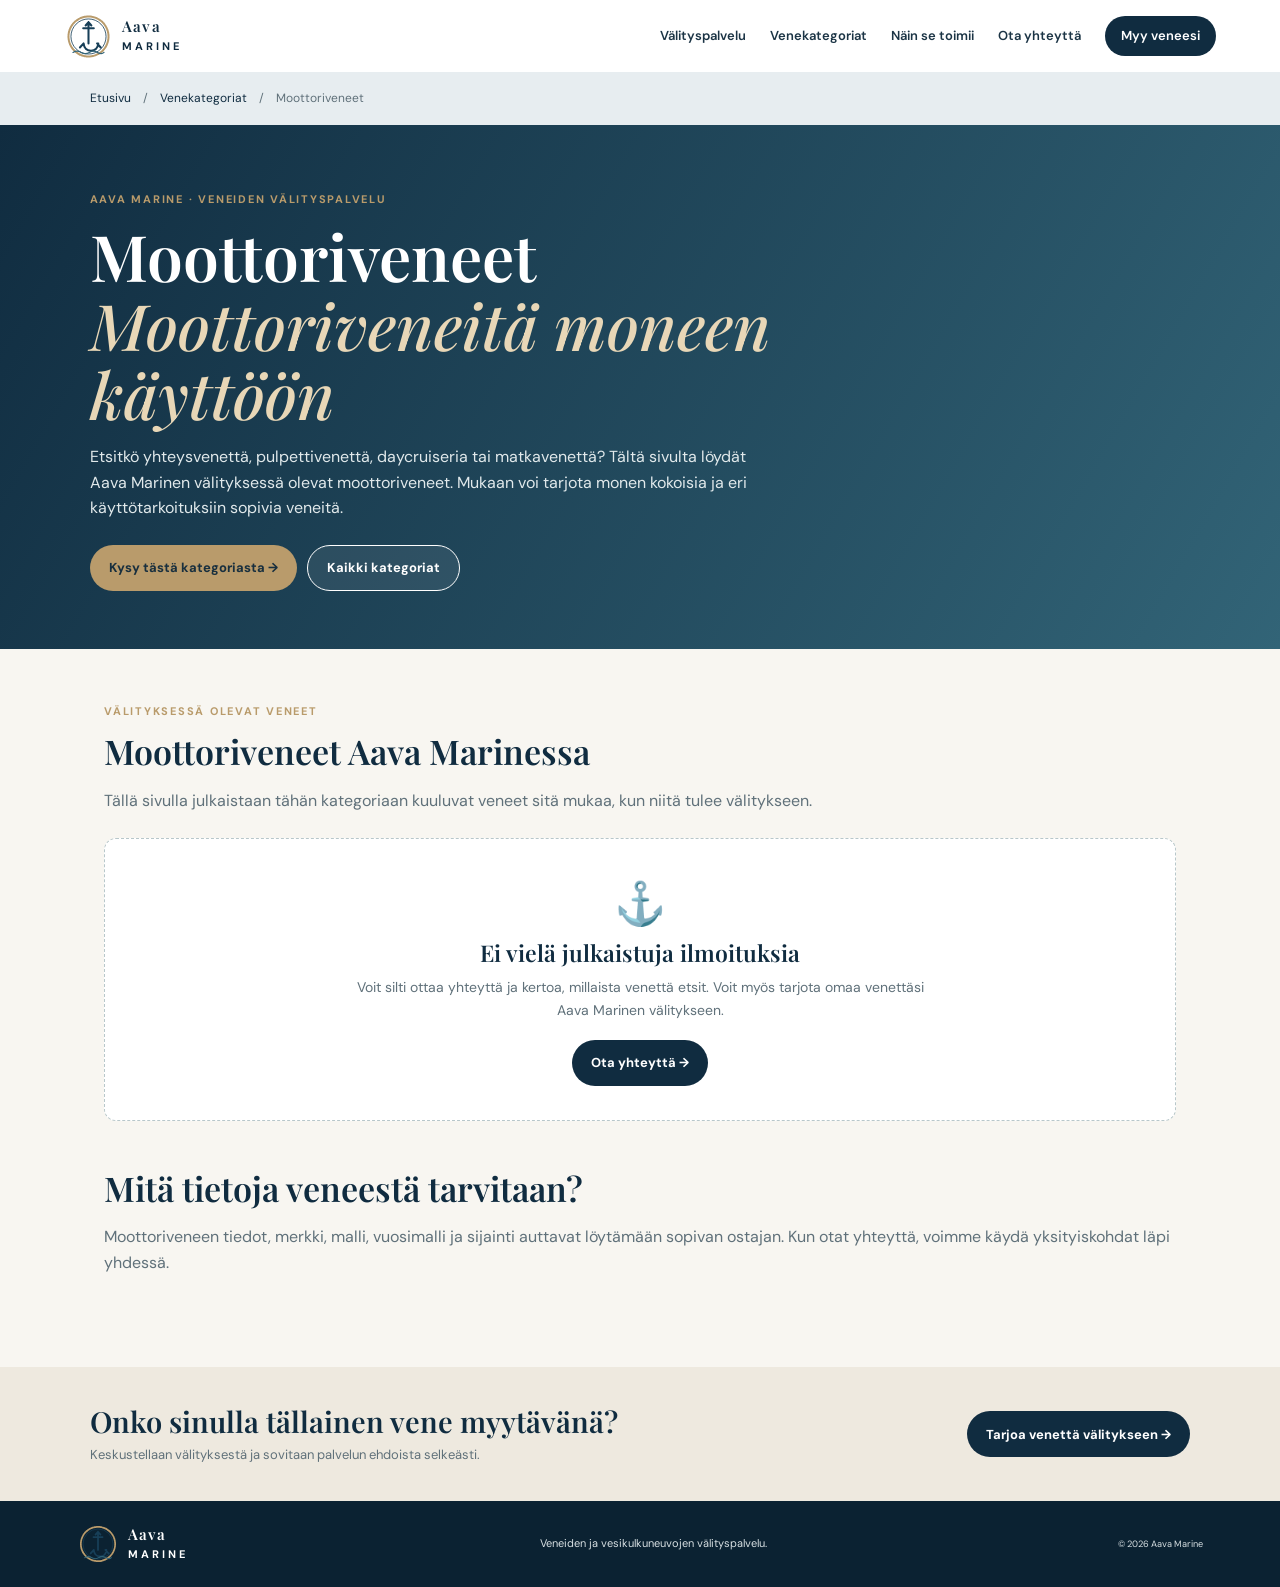
==== veneet/moottoriveneet.html @ 7d9953e6 "Lisää Aava Marinen venekategoriat ja ilmoitussivupohjat" ====
<!doctype html><html lang="fi"><head><meta charset="utf-8"><meta name="viewport" content="width=device-width,initial-scale=1"><meta name="description" content="Moottoriveneitä moneen käyttöön – Aava Marinen venevälityspalvelu."><title>Moottoriveneet | Aava Marine</title><link rel="stylesheet" href="kategoriat.css"></head><body><header class="header"><a class="brand" href="../index.html"><img src="../assets/logo.svg" alt=""><span>Aava<strong>MARINE</strong></span></a><button class="menu-button" aria-label="Avaa valikko" aria-expanded="false" aria-controls="nav"><i></i><i></i><i></i></button><nav id="nav"><a href="../index.html#valitys">Välityspalvelu</a><a href="index.html">Venekategoriat</a><a href="../index.html#toiminta">Näin se toimii</a><a href="../index.html#yhteys">Ota yhteyttä</a><a class="nav-cta" href="../index.html#myy">Myy veneesi</a></nav></header><div class="crumbs"><a href="../index.html">Etusivu</a>　/　<a href="index.html">Venekategoriat</a>　/　Moottoriveneet</div><section class="category-hero"><p class="eyebrow">Aava Marine · Veneiden välityspalvelu</p><h1>Moottoriveneet<br><em>Moottoriveneitä moneen käyttöön</em></h1><p>Etsitkö yhteysvenettä, pulpettivenettä, daycruiseria tai matkavenettä? Tältä sivulta löydät Aava Marinen välityksessä olevat moottoriveneet. Mukaan voi tarjota monen kokoisia ja eri käyttötarkoituksiin sopivia veneitä.</p><div class="hero-actions"><a class="button gold" href="../index.html#yhteys">Kysy tästä kategoriasta →</a><a class="button outline" href="index.html">Kaikki kategoriat</a></div></section><main class="content"><p class="eyebrow">Välityksessä olevat veneet</p><h2>Moottoriveneet Aava Marinessa</h2><p class="muted">Tällä sivulla julkaistaan tähän kategoriaan kuuluvat veneet sitä mukaa, kun niitä tulee välitykseen.</p><div class="empty-state"><div class="empty-icon">⚓</div><h3>Ei vielä julkaistuja ilmoituksia</h3><p>Voit silti ottaa yhteyttä ja kertoa, millaista venettä etsit. Voit myös tarjota omaa venettäsi Aava Marinen välitykseen.</p><a class="button navy" href="../index.html#yhteys">Ota yhteyttä →</a></div><h2 style="margin-top:48px">Mitä tietoja veneestä tarvitaan?</h2><p class="muted">Moottoriveneen tiedot, merkki, malli, vuosimalli ja sijainti auttavat löytämään sopivan ostajan. Kun otat yhteyttä, voimme käydä yksityiskohdat läpi yhdessä.</p></main><section class="contact-strip"><div><h2>Onko sinulla tällainen vene myytävänä?</h2><p>Keskustellaan välityksestä ja sovitaan palvelun ehdoista selkeästi.</p></div><a class="button navy" href="../index.html#myy">Tarjoa venettä välitykseen →</a></section><footer><a class="brand footer-brand" href="../index.html"><img src="../assets/logo.svg" alt=""><span>Aava<strong>MARINE</strong></span></a><p>Veneiden ja vesikulkuneuvojen välityspalvelu.</p><small>© 2026 Aava Marine</small></footer><script>const b=document.querySelector('.menu-button'),n=document.querySelector('#nav');b?.addEventListener('click',()=>{const o=n.classList.toggle('open');b.setAttribute('aria-expanded',String(o))});</script></body></html>
---- veneet/kategoriat.css ----
@import url('https://fonts.googleapis.com/css2?family=DM+Sans:wght@400;500;600;700&family=Playfair+Display:wght@500;600;700&display=swap');
:root{--navy:#102c40;--sea:#326477;--gold:#b99b6b;--sand:#eee9df;--cream:#f8f6f1;--ink:#1b3445;--muted:#60717a;--serif:'Playfair Display',Georgia,serif;--sans:'DM Sans',Arial,sans-serif}
*{box-sizing:border-box}html{scroll-behavior:smooth;scroll-padding-top:80px}body{margin:0;background:var(--cream);color:var(--ink);font:16px/1.6 var(--sans)}a{color:inherit}
.header{min-height:72px;padding:9px 5vw;background:#fff;display:flex;align-items:center;justify-content:space-between;position:relative;z-index:5}.brand{display:flex;align-items:center;gap:9px;text-decoration:none;color:var(--navy);font:600 15px/1.05 var(--serif);letter-spacing:.08em}.brand img{width:49px;height:49px}.brand strong{display:block;font:700 11px var(--sans);letter-spacing:.28em;margin-top:4px}.header nav{display:flex;align-items:center;gap:24px;font-size:13px;font-weight:600}.header nav a{text-decoration:none}.header nav a:hover{color:var(--sea)}.nav-cta{padding:10px 16px;border-radius:24px;background:var(--navy);color:white}.menu-button{display:none}
.crumbs{padding:17px 7vw;background:#e7edf0;font-size:12px;color:var(--muted)}.crumbs a{text-decoration:none;color:var(--navy)}
.category-hero{padding:66px max(7vw,calc((100vw - 1120px)/2)) 58px;background:linear-gradient(120deg,#102c40,#326477);color:#fff}.eyebrow{margin:0 0 12px;color:var(--gold);font-size:11px;font-weight:700;letter-spacing:.16em;text-transform:uppercase}.category-hero h1{max-width:780px;margin:0;font:600 clamp(38px,6vw,64px)/1.08 var(--serif)}.category-hero h1 em{color:#e8d7b7;font-weight:500}.category-hero p:not(.eyebrow){max-width:680px;color:#e1e9eb;font-size:16px}.hero-actions{display:flex;flex-wrap:wrap;gap:10px;margin-top:24px}.button{min-height:46px;border-radius:28px;padding:12px 19px;display:inline-flex;align-items:center;justify-content:center;gap:10px;font:700 13px var(--sans);text-decoration:none}.gold{background:var(--gold);color:#182f3e}.outline{border:1px solid #fff;color:#fff;background:#ffffff12}
.content{max-width:1120px;margin:auto;padding:54px 24px 76px}.content h2{margin:0 0 10px;color:var(--navy);font:600 34px/1.15 var(--serif)}.muted{color:var(--muted)}.empty-state{margin-top:25px;padding:34px;border:1px dashed #b8c7ca;border-radius:12px;background:#fff;text-align:center}.empty-icon{font:42px var(--serif);color:var(--gold)}.empty-state h3{margin:8px 0;color:var(--navy);font:600 23px var(--serif)}.empty-state p{max-width:570px;margin:0 auto 19px;color:var(--muted);font-size:14px}
.category-grid{display:grid;grid-template-columns:repeat(3,1fr);gap:14px;margin-top:28px}.category-card{padding:20px;border:1px solid #d8e0e1;border-radius:10px;background:#fff;text-decoration:none}.category-card strong{display:block;color:var(--navy);font:600 19px var(--serif)}.category-card span{display:block;margin-top:5px;color:var(--muted);font-size:12px}.category-card:hover{border-color:var(--gold)}
.contact-strip{padding:35px max(7vw,calc((100vw - 1120px)/2));background:var(--sand);display:flex;align-items:center;justify-content:space-between;gap:22px}.contact-strip h2{margin:0;color:var(--navy);font:600 29px var(--serif)}.contact-strip p{margin:5px 0 0;color:var(--muted);font-size:13px}.navy{background:var(--navy);color:#fff}
footer{display:flex;align-items:center;justify-content:space-between;flex-wrap:wrap;gap:16px;padding:22px 6vw;background:#0b2232;color:#d8e0e3;font-size:11px}footer p{margin:0}.footer-brand{color:#fff}.footer-brand img{width:42px;height:42px}
@media(max-width:760px){.header{min-height:66px;padding:8px 16px}.brand{font-size:13px;gap:7px}.brand img{width:43px;height:43px}.menu-button{display:block;border:0;background:none;padding:8px}.menu-button i{display:block;width:24px;height:2px;margin:5px;background:var(--navy)}.header nav{display:none;position:absolute;top:100%;left:0;right:0;padding:12px 18px 18px;background:#fff;box-shadow:0 12px 18px #0a23321f;align-items:stretch;flex-direction:column;gap:0}.header nav.open{display:flex}.header nav a{padding:12px 8px;border-bottom:1px solid #edf0ef}.header nav .nav-cta{text-align:center;margin-top:9px;border:0}.category-hero{padding:48px 22px 42px}.category-hero h1{font-size:43px}.category-hero p:not(.eyebrow){font-size:14px}.content{padding:40px 19px 55px}.content h2{font-size:29px}.empty-state{padding:25px 17px}.category-grid{grid-template-columns:1fr 1fr}.contact-strip{padding:30px 20px;align-items:flex-start;flex-direction:column}.contact-strip h2{font-size:25px}footer{flex-direction:column;align-items:flex-start;padding:22px 19px;gap:11px}}
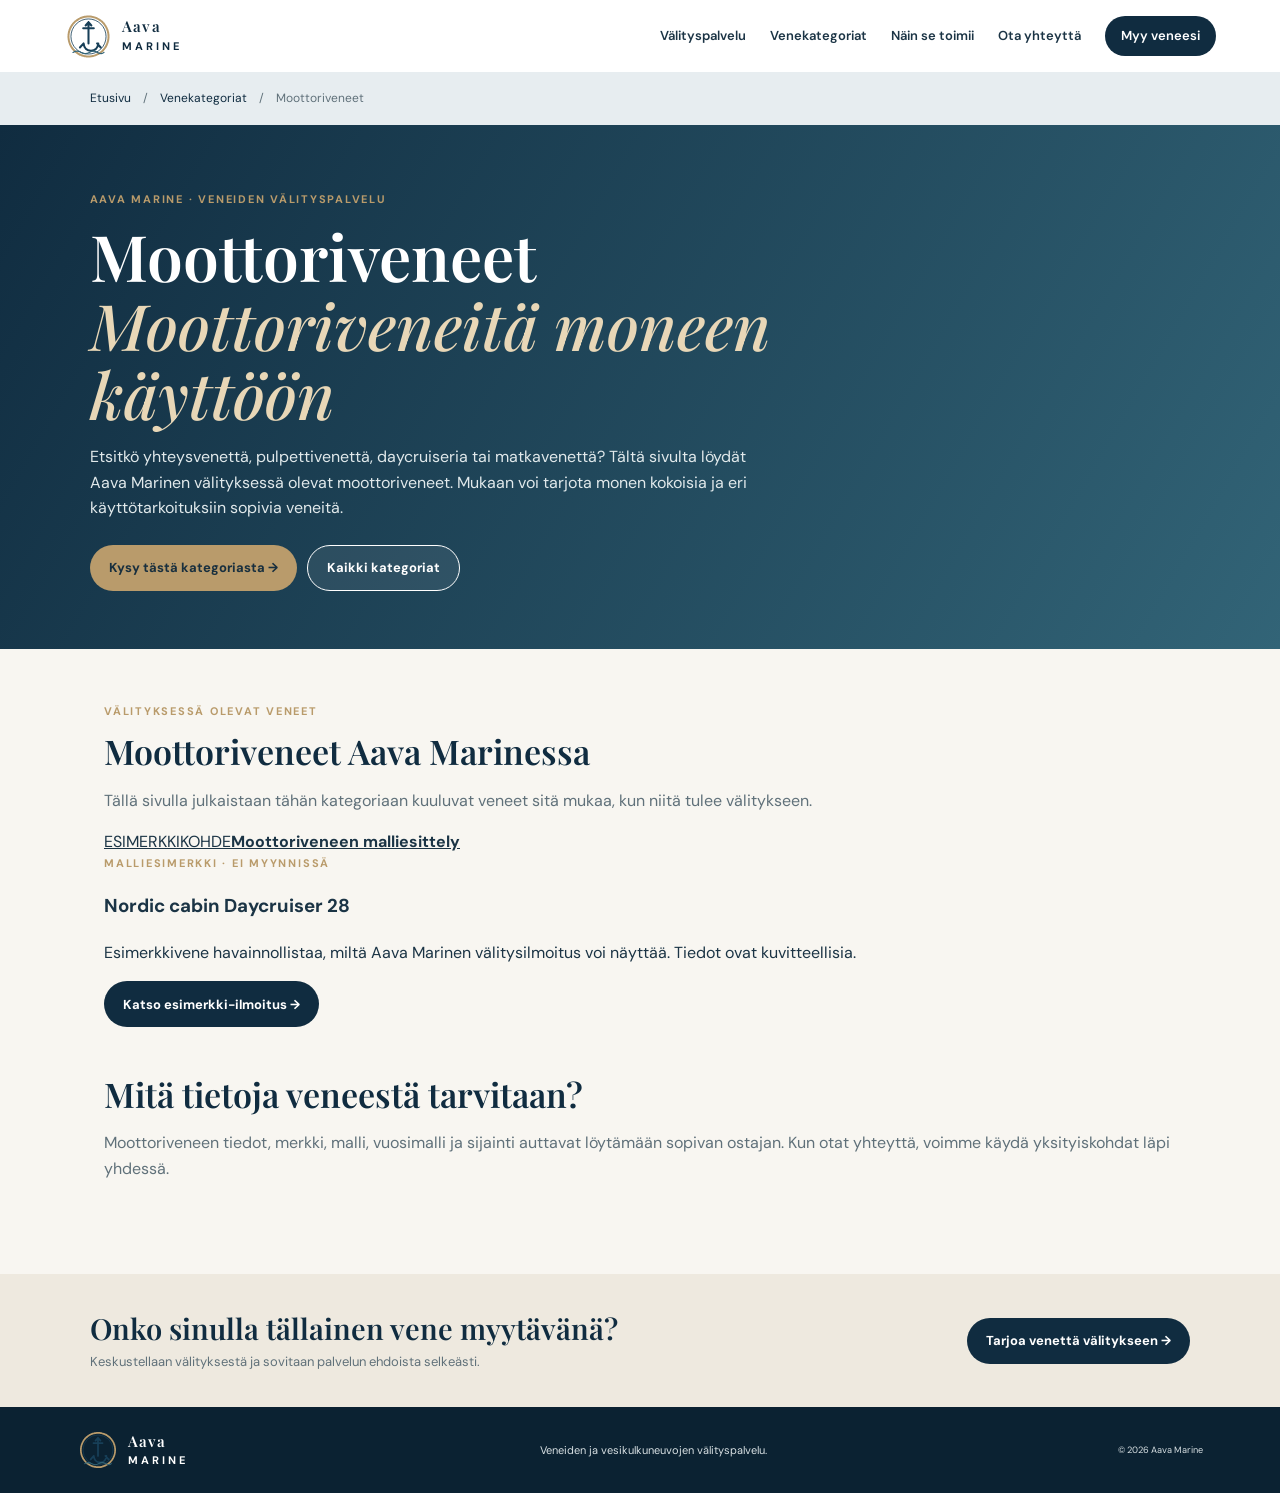
==== commit d8963893: "Add sample boat listing preview" ====
--- a/veneet/moottoriveneet.html
+++ b/veneet/moottoriveneet.html
@@ -1 +1 @@
-<!doctype html><html lang="fi"><head><meta charset="utf-8"><meta name="viewport" content="width=device-width,initial-scale=1"><meta name="description" content="Moottoriveneitä moneen käyttöön – Aava Marinen venevälityspalvelu."><title>Moottoriveneet | Aava Marine</title><link rel="stylesheet" href="kategoriat.css"></head><body><header class="header"><a class="brand" href="../index.html"><img src="../assets/logo.svg" alt=""><span>Aava<strong>MARINE</strong></span></a><button class="menu-button" aria-label="Avaa valikko" aria-expanded="false" aria-controls="nav"><i></i><i></i><i></i></button><nav id="nav"><a href="../index.html#valitys">Välityspalvelu</a><a href="index.html">Venekategoriat</a><a href="../index.html#toiminta">Näin se toimii</a><a href="../index.html#yhteys">Ota yhteyttä</a><a class="nav-cta" href="../index.html#myy">Myy veneesi</a></nav></header><div class="crumbs"><a href="../index.html">Etusivu</a>　/　<a href="index.html">Venekategoriat</a>　/　Moottoriveneet</div><section class="category-hero"><p class="eyebrow">Aava Marine · Veneiden välityspalvelu</p><h1>Moottoriveneet<br><em>Moottoriveneitä moneen käyttöön</em></h1><p>Etsitkö yhteysvenettä, pulpettivenettä, daycruiseria tai matkavenettä? Tältä sivulta löydät Aava Marinen välityksessä olevat moottoriveneet. Mukaan voi tarjota monen kokoisia ja eri käyttötarkoituksiin sopivia veneitä.</p><div class="hero-actions"><a class="button gold" href="../index.html#yhteys">Kysy tästä kategoriasta →</a><a class="button outline" href="index.html">Kaikki kategoriat</a></div></section><main class="content"><p class="eyebrow">Välityksessä olevat veneet</p><h2>Moottoriveneet Aava Marinessa</h2><p class="muted">Tällä sivulla julkaistaan tähän kategoriaan kuuluvat veneet sitä mukaa, kun niitä tulee välitykseen.</p><div class="empty-state"><div class="empty-icon">⚓</div><h3>Ei vielä julkaistuja ilmoituksia</h3><p>Voit silti ottaa yhteyttä ja kertoa, millaista venettä etsit. Voit myös tarjota omaa venettäsi Aava Marinen välitykseen.</p><a class="button navy" href="../index.html#yhteys">Ota yhteyttä →</a></div><h2 style="margin-top:48px">Mitä tietoja veneestä tarvitaan?</h2><p class="muted">Moottoriveneen tiedot, merkki, malli, vuosimalli ja sijainti auttavat löytämään sopivan ostajan. Kun otat yhteyttä, voimme käydä yksityiskohdat läpi yhdessä.</p></main><section class="contact-strip"><div><h2>Onko sinulla tällainen vene myytävänä?</h2><p>Keskustellaan välityksestä ja sovitaan palvelun ehdoista selkeästi.</p></div><a class="button navy" href="../index.html#myy">Tarjoa venettä välitykseen →</a></section><footer><a class="brand footer-brand" href="../index.html"><img src="../assets/logo.svg" alt=""><span>Aava<strong>MARINE</strong></span></a><p>Veneiden ja vesikulkuneuvojen välityspalvelu.</p><small>© 2026 Aava Marine</small></footer><script>const b=document.querySelector('.menu-button'),n=document.querySelector('#nav');b?.addEventListener('click',()=>{const o=n.classList.toggle('open');b.setAttribute('aria-expanded',String(o))});</script></body></html>+<!doctype html><html lang="fi"><head><meta charset="utf-8"><meta name="viewport" content="width=device-width,initial-scale=1"><meta name="description" content="Moottoriveneitä moneen käyttöön – Aava Marinen venevälityspalvelu."><title>Moottoriveneet | Aava Marine</title><link rel="stylesheet" href="kategoriat.css"></head><body><header class="header"><a class="brand" href="../index.html"><img src="../assets/logo.svg" alt=""><span>Aava<strong>MARINE</strong></span></a><button class="menu-button" aria-label="Avaa valikko" aria-expanded="false" aria-controls="nav"><i></i><i></i><i></i></button><nav id="nav"><a href="../index.html#valitys">Välityspalvelu</a><a href="index.html">Venekategoriat</a><a href="../index.html#toiminta">Näin se toimii</a><a href="../index.html#yhteys">Ota yhteyttä</a><a class="nav-cta" href="../index.html#myy">Myy veneesi</a></nav></header><div class="crumbs"><a href="../index.html">Etusivu</a>　/　<a href="index.html">Venekategoriat</a>　/　Moottoriveneet</div><section class="category-hero"><p class="eyebrow">Aava Marine · Veneiden välityspalvelu</p><h1>Moottoriveneet<br><em>Moottoriveneitä moneen käyttöön</em></h1><p>Etsitkö yhteysvenettä, pulpettivenettä, daycruiseria tai matkavenettä? Tältä sivulta löydät Aava Marinen välityksessä olevat moottoriveneet. Mukaan voi tarjota monen kokoisia ja eri käyttötarkoituksiin sopivia veneitä.</p><div class="hero-actions"><a class="button gold" href="../index.html#yhteys">Kysy tästä kategoriasta →</a><a class="button outline" href="index.html">Kaikki kategoriat</a></div></section><main class="content"><p class="eyebrow">Välityksessä olevat veneet</p><h2>Moottoriveneet Aava Marinessa</h2><p class="muted">Tällä sivulla julkaistaan tähän kategoriaan kuuluvat veneet sitä mukaa, kun niitä tulee välitykseen.</p><article class="sample-listing"><a class="sample-photo" href="esimerkkivene.html" aria-label="Avaa esimerkki-ilmoitus"><span>ESIMERKKIKOHDE</span><strong>Moottoriveneen malliesittely</strong></a><div class="sample-info"><div><p class="eyebrow">Malliesimerkki · Ei myynnissä</p><h3>Nordic  cabin   Daycruiser 28</h3><p>Esimerkkivene havainnollistaa, miltä Aava Marinen välitysilmoitus voi näyttää. Tiedot ovat kuvitteellisia.</p></div><a class="button navy" href="esimerkkivene.html">Katso esimerkki-ilmoitus →</a></div></article><h2 style="margin-top:48px">Mitä tietoja veneestä tarvitaan?</h2><p class="muted">Moottoriveneen tiedot, merkki, malli, vuosimalli ja sijainti auttavat löytämään sopivan ostajan. Kun otat yhteyttä, voimme käydä yksityiskohdat läpi yhdessä.</p></main><section class="contact-strip"><div><h2>Onko sinulla tällainen vene myytävänä?</h2><p>Keskustellaan välityksestä ja sovitaan palvelun ehdoista selkeästi.</p></div><a class="button navy" href="../index.html#myy">Tarjoa venettä välitykseen →</a></section><footer><a class="brand footer-brand" href="../index.html"><img src="../assets/logo.svg" alt=""><span>Aava<strong>MARINE</strong></span></a><p>Veneiden ja vesikulkuneuvojen välityspalvelu.</p><small>© 2026 Aava Marine</small></footer><script>const b=document.querySelector('.menu-button'),n=document.querySelector('#nav');b?.addEventListener('click',()=>{const o=n.classList.toggle('open');b.setAttribute('aria-expanded',String(o))});</script></body></html>
